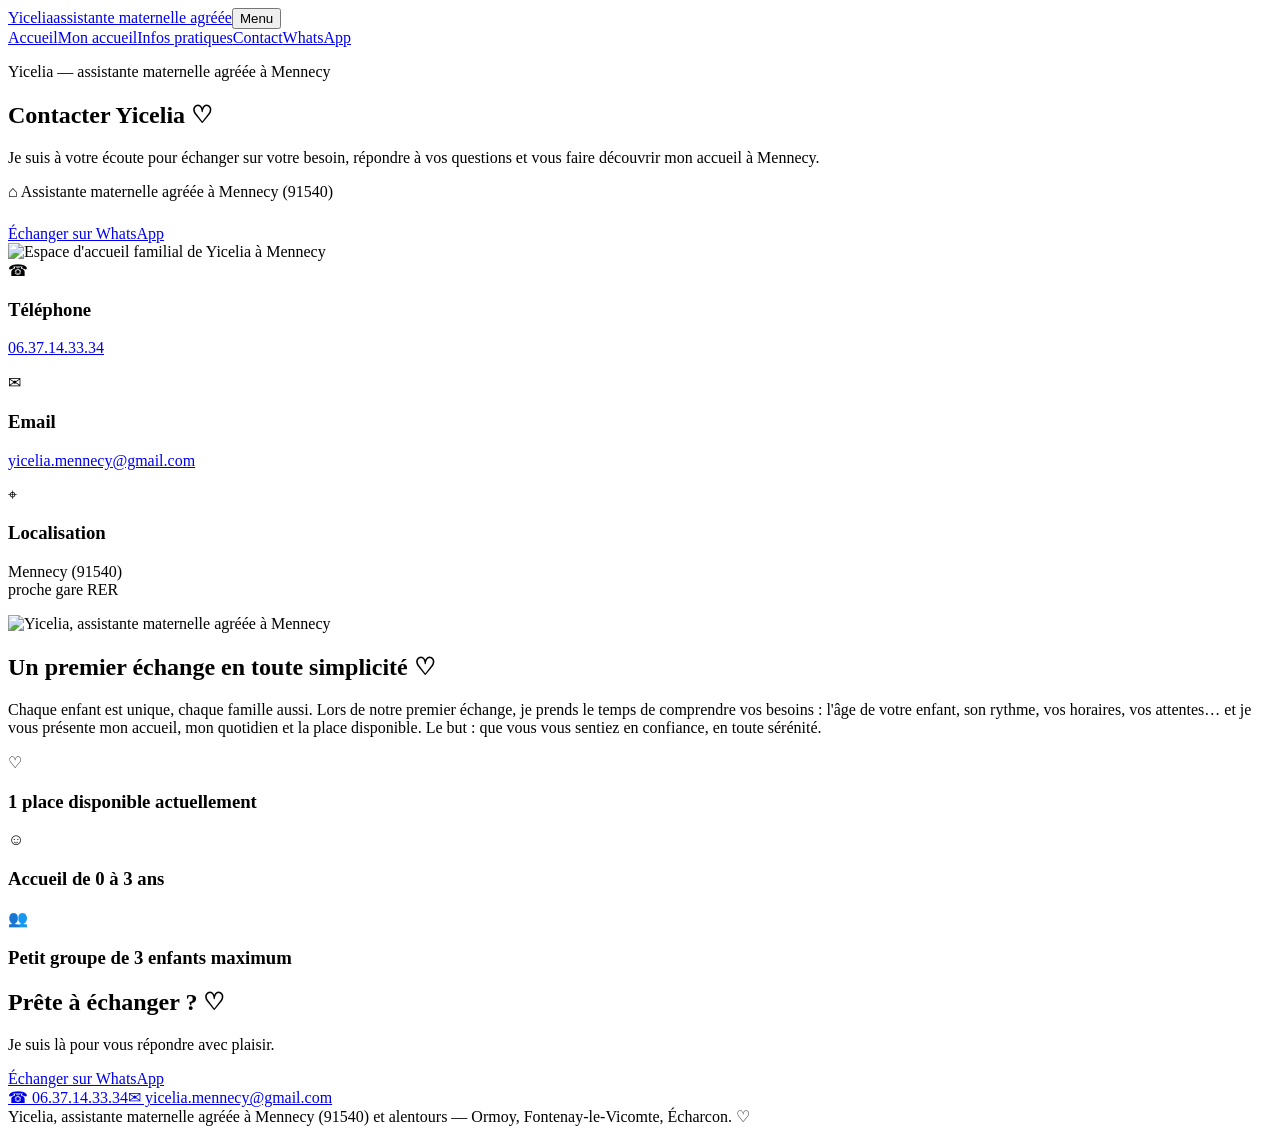
==== contact.html @ b715aa1e "Add files via upload" ====
<!doctype html>
<html lang="fr">
<head><meta charset="utf-8"><meta name="viewport" content="width=device-width, initial-scale=1"><title>Contact — Yicelia, assistante maternelle à Mennecy</title><meta name="description" content="Contactez Yicelia, assistante maternelle agréée à Mennecy. Échangez par WhatsApp, téléphone ou email."><link rel="preconnect" href="https://fonts.googleapis.com"><link rel="preconnect" href="https://fonts.gstatic.com" crossorigin><link href="https://fonts.googleapis.com/css2?family=Nunito:wght@400;600;700;800;900&family=Playfair+Display:wght@500;600;700&display=swap" rel="stylesheet"><link rel="stylesheet" href="assets/css/style.css"></head>
<body><header class="site-header"><div class="container header-inner"><a class="brand" href="index.html"><span class="logo-mark"></span><span><span class="brand-name">Yicelia</span><span class="brand-sub">assistante maternelle agréée</span></span></a><button class="nav-toggle" aria-expanded="false" aria-label="Ouvrir le menu">Menu</button><nav class="site-nav"><a href="index.html">Accueil</a><a href="mon-accueil.html">Mon accueil</a><a href="infos-pratiques.html">Infos pratiques</a><a class="active" href="contact.html">Contact</a><a class="btn btn-primary" href="https://wa.me/33637144334">WhatsApp</a></nav></div></header>
<main>
<section class="hero page-hero"><div class="container hero-grid"><div class="hero-content"><p class="kicker">Yicelia — assistante maternelle agréée à Mennecy</p><h1>Contacter Yicelia <span class="heart">♡</span></h1><p class="hero-text">Je suis à votre écoute pour échanger sur votre besoin, répondre à vos questions et vous faire découvrir mon accueil à Mennecy.</p><span class="badge">⌂ Assistante maternelle agréée à Mennecy (91540)</span><div class="hero-actions" style="margin-top:24px"><a class="btn btn-primary" href="https://wa.me/33637144334">Échanger sur WhatsApp</a></div></div><div class="hero-image"><img src="assets/images/hero-accueil.webp" alt="Espace d'accueil familial de Yicelia à Mennecy"></div></div></section>
<section class="section"><div class="container cards-3 contact-cards"><article class="card"><div class="icon">☎</div><h3>Téléphone</h3><p><a href="tel:+33637144334">06.37.14.33.34</a></p></article><article class="card"><div class="icon">✉</div><h3>Email</h3><p><a href="mailto:yicelia.mennecy@gmail.com">yicelia.mennecy@gmail.com</a></p></article><article class="card"><div class="icon">⌖</div><h3>Localisation</h3><p><span class="accent">Mennecy (91540)</span><br>proche gare RER</p></article></div></section>
<section class="section" style="padding-top:0"><div class="container about-card"><div class="portrait"><img src="assets/images/yicelia-portrait.webp" alt="Yicelia, assistante maternelle agréée à Mennecy"></div><div><h2>Un premier échange en toute simplicité <span class="heart">♡</span></h2><p>Chaque enfant est unique, chaque famille aussi. Lors de notre premier échange, je prends le temps de comprendre vos besoins : l'âge de votre enfant, son rythme, vos horaires, vos attentes… et je vous présente mon accueil, mon quotidien et la place disponible. Le but : que vous vous sentiez en confiance, en toute sérénité.</p></div></div></section>
<section class="section section-soft"><div class="container cards-3"><article class="card"><div class="icon">♡</div><h3>1 place disponible actuellement</h3></article><article class="card"><div class="icon">☺</div><h3>Accueil de 0 à 3 ans</h3></article><article class="card"><div class="icon">👥</div><h3>Petit groupe de 3 enfants maximum</h3></article></div></section>
<section class="section"><div class="container cta-panel"><div><h2>Prête à échanger ? <span class="heart">♡</span></h2><p>Je suis là pour vous répondre avec plaisir.</p></div><div><a class="btn btn-primary" href="https://wa.me/33637144334">Échanger sur WhatsApp</a></div><div class="contact-list"><a href="tel:+33637144334">☎ 06.37.14.33.34</a><a href="mailto:yicelia.mennecy@gmail.com">✉ yicelia.mennecy@gmail.com</a></div></div></section>
</main><footer class="site-footer"><div class="container">Yicelia, assistante maternelle agréée à Mennecy (91540) et alentours — Ormoy, Fontenay-le-Vicomte, Écharcon. <span class="heart">♡</span></div></footer><script src="assets/js/main.js"></script></body></html>
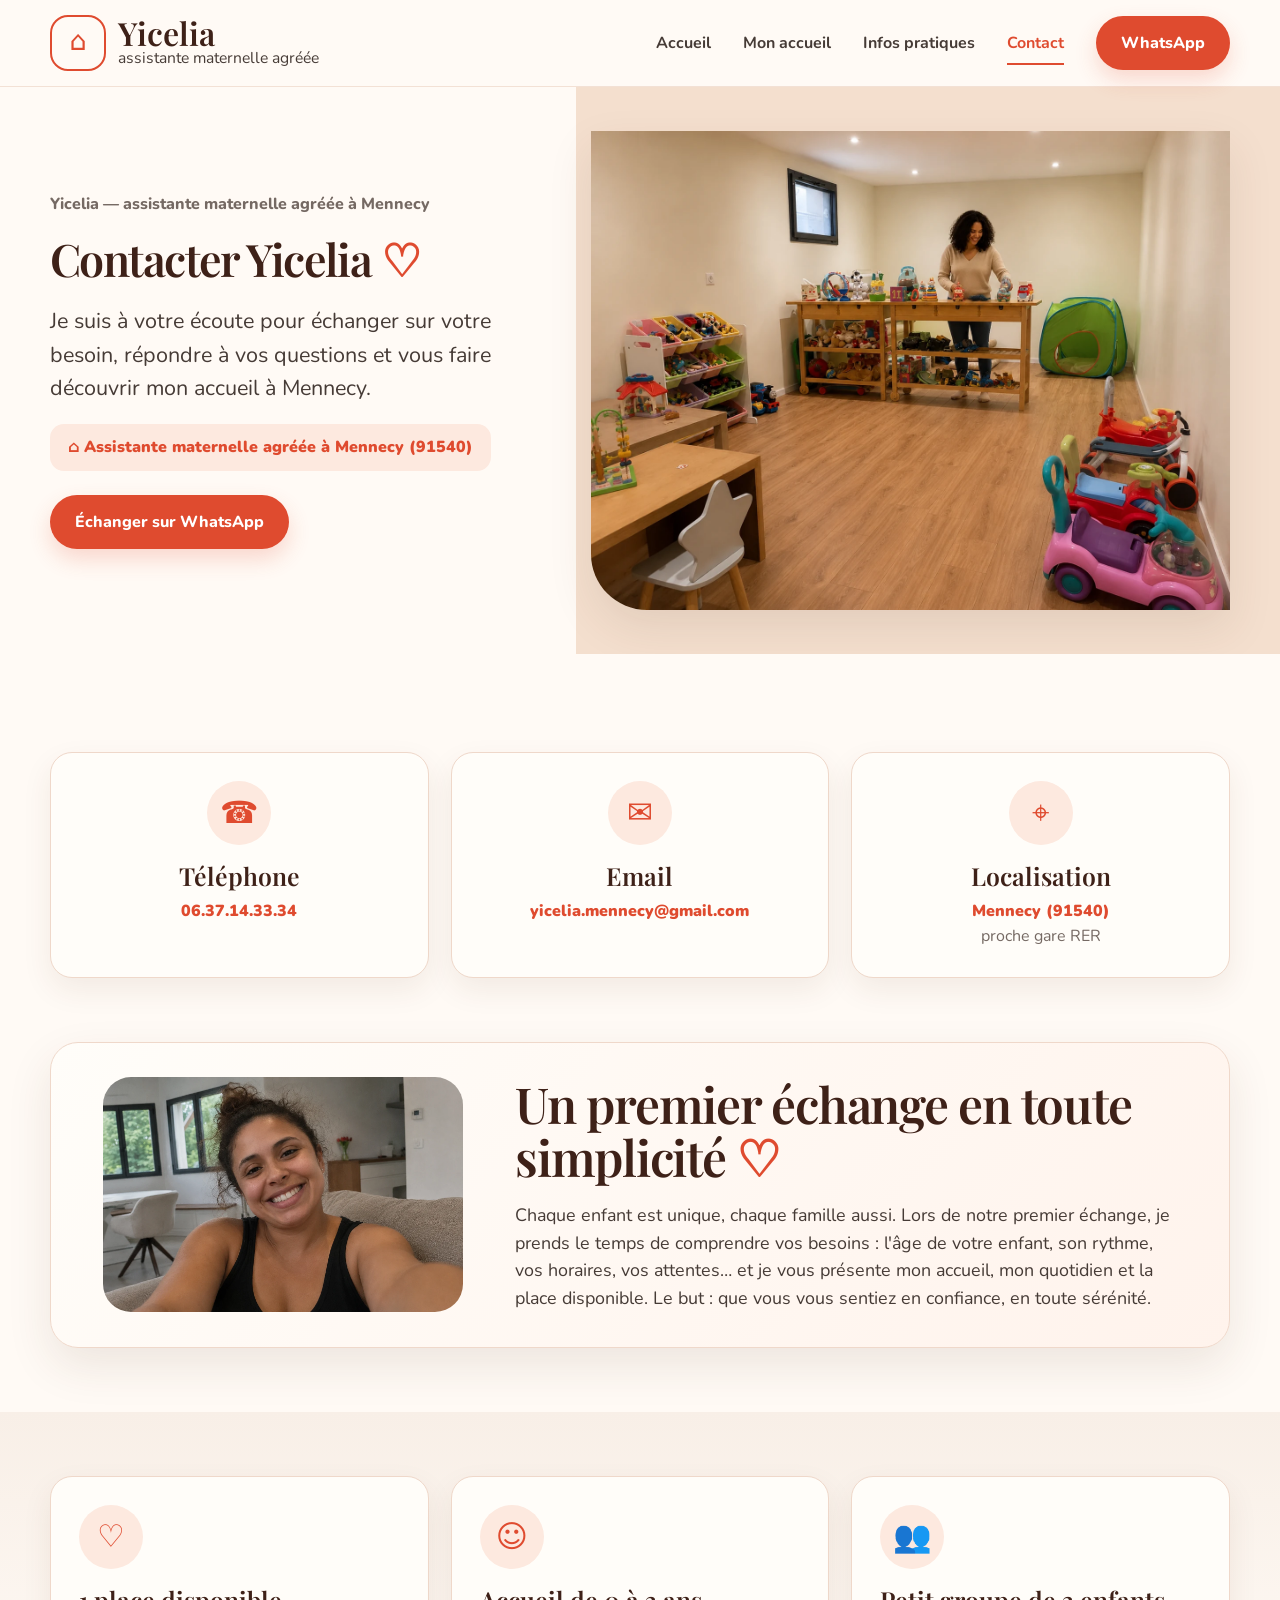
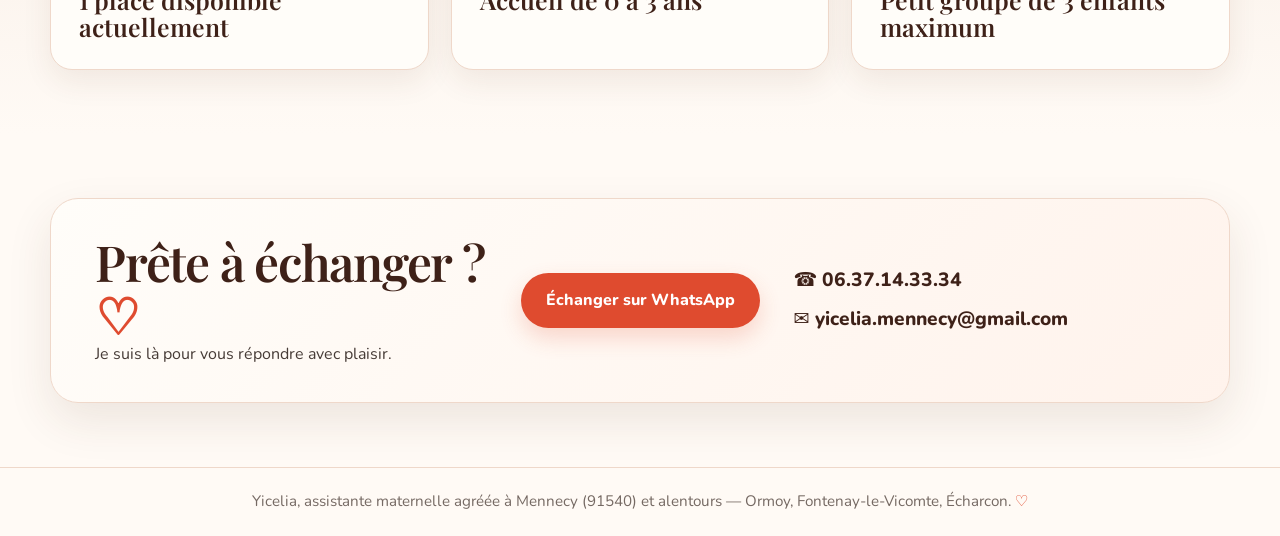
==== commit 6c03bc3c: "Add files via upload" ====
--- a/contact.html
+++ b/contact.html
@@ -1,11 +1,60 @@
 <!doctype html>
 <html lang="fr">
-<head><meta charset="utf-8"><meta name="viewport" content="width=device-width, initial-scale=1"><title>Contact — Yicelia, assistante maternelle à Mennecy</title><meta name="description" content="Contactez Yicelia, assistante maternelle agréée à Mennecy. Échangez par WhatsApp, téléphone ou email."><link rel="preconnect" href="https://fonts.googleapis.com"><link rel="preconnect" href="https://fonts.gstatic.com" crossorigin><link href="https://fonts.googleapis.com/css2?family=Nunito:wght@400;600;700;800;900&family=Playfair+Display:wght@500;600;700&display=swap" rel="stylesheet"><link rel="stylesheet" href="assets/css/style.css"></head>
-<body><header class="site-header"><div class="container header-inner"><a class="brand" href="index.html"><span class="logo-mark"></span><span><span class="brand-name">Yicelia</span><span class="brand-sub">assistante maternelle agréée</span></span></a><button class="nav-toggle" aria-expanded="false" aria-label="Ouvrir le menu">Menu</button><nav class="site-nav"><a href="index.html">Accueil</a><a href="mon-accueil.html">Mon accueil</a><a href="infos-pratiques.html">Infos pratiques</a><a class="active" href="contact.html">Contact</a><a class="btn btn-primary" href="https://wa.me/33637144334">WhatsApp</a></nav></div></header>
+<head><meta charset="utf-8"><meta name="viewport" content="width=device-width, initial-scale=1"><title>Contact — Yicelia, assistante maternelle à Mennecy</title><meta name="description" content="Contactez Yicelia, assistante maternelle agréée à Mennecy. Échangez par WhatsApp, téléphone ou email."><link rel="preconnect" href="https://fonts.googleapis.com"><link rel="preconnect" href="https://fonts.gstatic.com" crossorigin><link href="https://fonts.googleapis.com/css2?family=Nunito:wght@400;600;700;800;900&family=Playfair+Display:wght@500;600;700&display=swap" rel="stylesheet">  <link rel="canonical" href="https://yicelia-assistante-maternelle.fr/contact">
+  <link rel="icon" href="assets/images/favicon.svg" type="image/svg+xml">
+  <meta property="og:type" content="website">
+  <meta property="og:title" content="Contact — Yicelia, assistante maternelle à Mennecy">
+  <meta property="og:description" content="Contactez Yicelia, assistante maternelle agréée à Mennecy. Échangez par WhatsApp, téléphone ou email.">
+  <meta property="og:image" content="https://yicelia-assistante-maternelle.fr/assets/images/yicelia-portrait.webp">
+  <meta property="og:url" content="https://yicelia-assistante-maternelle.fr/contact">
+  <meta name="twitter:card" content="summary_large_image">
+  <link rel="stylesheet" href="assets/css/style.css">  <script type="application/ld+json">
+{
+  "@context": "https://schema.org",
+  "@type": "ChildCare",
+  "name": "Yicelia - Assistante maternelle agréée",
+  "url": "https://yicelia-assistante-maternelle.fr/",
+  "description": "Assistante maternelle agréée à Mennecy, accueil familial en petit groupe de 3 enfants maximum.",
+  "telephone": "+33637144334",
+  "email": "yicelia.mennecy@gmail.com",
+  "address": {
+    "@type": "PostalAddress",
+    "addressLocality": "Mennecy",
+    "postalCode": "91540",
+    "addressCountry": "FR"
+  },
+  "areaServed": [
+    "Mennecy",
+    "Ormoy",
+    "Fontenay-le-Vicomte",
+    "Écharcon"
+  ],
+  "openingHours": "Mo-Fr 07:30-18:30",
+  "openingHoursSpecification": [
+    {
+      "@type": "OpeningHoursSpecification",
+      "dayOfWeek": [
+        "Monday",
+        "Tuesday",
+        "Wednesday",
+        "Thursday",
+        "Friday"
+      ],
+      "opens": "07:30",
+      "closes": "18:30"
+    }
+  ],
+  "priceRange": "€€"
+}
+</script>
+</head>
+<body><header class="site-header"><div class="container header-inner"><a class="brand" href="index.html"><span class="logo-mark"></span><span><span class="brand-name">Yicelia</span><span class="brand-sub">assistante maternelle agréée</span></span></a><button class="nav-toggle" aria-expanded="false" aria-label="Ouvrir le menu">Menu</button><nav class="site-nav"><a href="index.html">Accueil</a><a href="mon-accueil.html">Mon accueil</a><a href="infos-pratiques.html">Infos pratiques</a><a class="active" href="contact.html">Contact</a><a class="btn btn-primary" href="https://wa.me/33637144334" aria-label="Échanger avec Yicelia sur WhatsApp">WhatsApp</a></nav></div></header>
 <main>
-<section class="hero page-hero"><div class="container hero-grid"><div class="hero-content"><p class="kicker">Yicelia — assistante maternelle agréée à Mennecy</p><h1>Contacter Yicelia <span class="heart">♡</span></h1><p class="hero-text">Je suis à votre écoute pour échanger sur votre besoin, répondre à vos questions et vous faire découvrir mon accueil à Mennecy.</p><span class="badge">⌂ Assistante maternelle agréée à Mennecy (91540)</span><div class="hero-actions" style="margin-top:24px"><a class="btn btn-primary" href="https://wa.me/33637144334">Échanger sur WhatsApp</a></div></div><div class="hero-image"><img src="assets/images/hero-accueil.webp" alt="Espace d'accueil familial de Yicelia à Mennecy"></div></div></section>
+<section class="hero page-hero"><div class="container hero-grid"><div class="hero-content"><p class="kicker">Yicelia — assistante maternelle agréée à Mennecy</p><h1>Contacter Yicelia <span class="heart">♡</span></h1><p class="hero-text">Je suis à votre écoute pour échanger sur votre besoin, répondre à vos questions et vous faire découvrir mon accueil à Mennecy.</p><span class="badge">⌂ Assistante maternelle agréée à Mennecy (91540)</span><div class="hero-actions" style="margin-top:24px"><a class="btn btn-primary" href="https://wa.me/33637144334" aria-label="Échanger avec Yicelia sur WhatsApp">Échanger sur WhatsApp</a></div></div><div class="hero-image"><img src="assets/images/hero-accueil.webp" alt="Espace d'accueil familial de Yicelia à Mennecy" width="1448" height="1086"></div></div></section>
 <section class="section"><div class="container cards-3 contact-cards"><article class="card"><div class="icon">☎</div><h3>Téléphone</h3><p><a href="tel:+33637144334">06.37.14.33.34</a></p></article><article class="card"><div class="icon">✉</div><h3>Email</h3><p><a href="mailto:yicelia.mennecy@gmail.com">yicelia.mennecy@gmail.com</a></p></article><article class="card"><div class="icon">⌖</div><h3>Localisation</h3><p><span class="accent">Mennecy (91540)</span><br>proche gare RER</p></article></div></section>
-<section class="section" style="padding-top:0"><div class="container about-card"><div class="portrait"><img src="assets/images/yicelia-portrait.webp" alt="Yicelia, assistante maternelle agréée à Mennecy"></div><div><h2>Un premier échange en toute simplicité <span class="heart">♡</span></h2><p>Chaque enfant est unique, chaque famille aussi. Lors de notre premier échange, je prends le temps de comprendre vos besoins : l'âge de votre enfant, son rythme, vos horaires, vos attentes… et je vous présente mon accueil, mon quotidien et la place disponible. Le but : que vous vous sentiez en confiance, en toute sérénité.</p></div></div></section>
+<section class="section" style="padding-top:0"><div class="container about-card"><div class="portrait"><img src="assets/images/yicelia-portrait.webp" alt="Yicelia, assistante maternelle agréée à Mennecy" width="1400" height="933"></div><div><h2>Un premier échange en toute simplicité <span class="heart">♡</span></h2><p>Chaque enfant est unique, chaque famille aussi. Lors de notre premier échange, je prends le temps de comprendre vos besoins : l'âge de votre enfant, son rythme, vos horaires, vos attentes… et je vous présente mon accueil, mon quotidien et la place disponible. Le but : que vous vous sentiez en confiance, en toute sérénité.</p></div></div></section>
 <section class="section section-soft"><div class="container cards-3"><article class="card"><div class="icon">♡</div><h3>1 place disponible actuellement</h3></article><article class="card"><div class="icon">☺</div><h3>Accueil de 0 à 3 ans</h3></article><article class="card"><div class="icon">👥</div><h3>Petit groupe de 3 enfants maximum</h3></article></div></section>
-<section class="section"><div class="container cta-panel"><div><h2>Prête à échanger ? <span class="heart">♡</span></h2><p>Je suis là pour vous répondre avec plaisir.</p></div><div><a class="btn btn-primary" href="https://wa.me/33637144334">Échanger sur WhatsApp</a></div><div class="contact-list"><a href="tel:+33637144334">☎ 06.37.14.33.34</a><a href="mailto:yicelia.mennecy@gmail.com">✉ yicelia.mennecy@gmail.com</a></div></div></section>
-</main><footer class="site-footer"><div class="container">Yicelia, assistante maternelle agréée à Mennecy (91540) et alentours — Ormoy, Fontenay-le-Vicomte, Écharcon. <span class="heart">♡</span></div></footer><script src="assets/js/main.js"></script></body></html>
+<section class="section"><div class="container cta-panel"><div><h2>Prête à échanger ? <span class="heart">♡</span></h2><p>Je suis là pour vous répondre avec plaisir.</p></div><div><a class="btn btn-primary" href="https://wa.me/33637144334" aria-label="Échanger avec Yicelia sur WhatsApp">Échanger sur WhatsApp</a></div><div class="contact-list"><a href="tel:+33637144334">☎ 06.37.14.33.34</a><a href="mailto:yicelia.mennecy@gmail.com">✉ yicelia.mennecy@gmail.com</a></div></div></section>
+</main><footer class="site-footer"><div class="container">Yicelia, assistante maternelle agréée à Mennecy (91540) et alentours — Ormoy, Fontenay-le-Vicomte, Écharcon. <span class="heart">♡</span></div></footer><script src="assets/js/main.js"></script>
+<a class="floating-whatsapp" href="https://wa.me/33637144334" aria-label="Échanger avec Yicelia sur WhatsApp">WhatsApp</a>
+</body></html>
--- a/assets/css/style.css
+++ b/assets/css/style.css
@@ -0,0 +1,434 @@
+:root {
+  --cream: #fffaf5;
+  --cream-2: #f8efe7;
+  --card: #fffdf9;
+  --terracotta: #df4b2f;
+  --terracotta-dark: #b83a25;
+  --peach: #fde9df;
+  --brown: #3e2118;
+  --text: #463b36;
+  --muted: #756963;
+  --line: #efd8ca;
+  --shadow: 0 18px 45px rgba(83, 45, 28, .10);
+  --radius: 28px;
+  --max: 1180px;
+}
+
+* { box-sizing: border-box; }
+html { scroll-behavior: smooth; }
+body {
+  margin: 0;
+  font-family: 'Nunito', system-ui, -apple-system, BlinkMacSystemFont, 'Segoe UI', sans-serif;
+  background: var(--cream);
+  color: var(--text);
+  line-height: 1.55;
+}
+img { max-width: 100%; display: block; }
+a { color: inherit; text-decoration: none; }
+.container { width: min(var(--max), calc(100% - 32px)); margin: 0 auto; }
+
+h1, h2, h3, .brand-name {
+  font-family: 'Playfair Display', Georgia, serif;
+  color: var(--brown);
+  line-height: 1.08;
+  font-weight: 600;
+  margin: 0;
+}
+h1 { font-size: clamp(2.7rem, 5.2vw, 4.55rem); letter-spacing: -.035em; text-wrap: balance; overflow-wrap: normal; }
+h2 { font-size: clamp(2rem, 4vw, 3.1rem); letter-spacing: -.025em; }
+h3 { font-size: clamp(1.25rem, 2vw, 1.55rem); }
+p { margin: 0; }
+.heart { color: var(--terracotta); font-family: inherit; }
+
+.site-header {
+  position: sticky;
+  top: 0;
+  z-index: 50;
+  background: rgba(255, 250, 245, .94);
+  backdrop-filter: blur(14px);
+  border-bottom: 1px solid rgba(239, 216, 202, .75);
+}
+.header-inner {
+  min-height: 86px;
+  display: flex;
+  align-items: center;
+  justify-content: space-between;
+  gap: 24px;
+}
+.brand { display: flex; align-items: center; gap: 12px; min-width: 220px; }
+.logo-mark {
+  width: 56px; height: 56px;
+  display: grid; place-items: center;
+  border: 2px solid var(--terracotta);
+  border-radius: 18px;
+  color: var(--terracotta);
+  font-size: 27px;
+  position: relative;
+}
+.logo-mark::before { content: '⌂'; transform: translateY(-1px); }
+.brand-name { font-size: 2rem; display: block; }
+.brand-sub { display: block; font-size: .98rem; margin-top: -4px; color: var(--text); white-space: nowrap; }
+.site-nav { display: flex; align-items: center; gap: 32px; font-weight: 700; }
+.site-nav a:not(.btn) { position: relative; padding: 10px 0; }
+.site-nav a.active, .site-nav a:hover { color: var(--terracotta); }
+.site-nav a.active::after {
+  content: '';
+  position: absolute;
+  height: 2px;
+  background: var(--terracotta);
+  left: 0; right: 0; bottom: 0;
+}
+.nav-toggle {
+  display: none;
+  border: 1px solid var(--line);
+  background: var(--card);
+  border-radius: 14px;
+  padding: 10px 12px;
+  color: var(--brown);
+  font-weight: 800;
+}
+
+.btn {
+  display: inline-flex;
+  align-items: center;
+  justify-content: center;
+  gap: 10px;
+  border-radius: 999px;
+  padding: 14px 24px;
+  font-weight: 800;
+  border: 1.5px solid transparent;
+  min-height: 50px;
+  transition: .2s ease;
+}
+.btn-primary { background: var(--terracotta); color: white; box-shadow: 0 10px 22px rgba(223, 75, 47, .20); }
+.btn-primary:hover { background: var(--terracotta-dark); transform: translateY(-1px); }
+.btn-outline { background: rgba(255,255,255,.7); border-color: var(--terracotta); color: var(--brown); }
+.btn-outline:hover { background: var(--peach); }
+.badge {
+  display: inline-flex;
+  align-items: center;
+  gap: 9px;
+  padding: 11px 18px;
+  border-radius: 14px;
+  background: var(--peach);
+  color: var(--terracotta);
+  font-weight: 900;
+}
+.kicker { font-weight: 800; color: var(--muted); margin-bottom: 18px; }
+.hero {
+  overflow: hidden;
+  background: linear-gradient(90deg, var(--cream) 0%, var(--cream) 45%, #f4dfce 45%, #f4dfce 100%);
+}
+.hero-grid {
+  display: grid;
+  grid-template-columns: 1fr 1.08fr;
+  gap: 32px;
+  align-items: center;
+  min-height: 610px;
+  padding: 44px 0;
+  min-width: 0;
+}
+.hero-content { max-width: 560px; min-width: 0; }
+.hero-text { margin: 22px 0 18px; font-size: clamp(1.05rem, 2vw, 1.35rem); max-width: 610px; }
+.hero-meta { display: flex; flex-wrap: wrap; gap: 14px 22px; margin: 18px 0 24px; font-weight: 700; color: var(--muted); }
+.hero-actions { display: flex; flex-wrap: wrap; gap: 16px; }
+.hero-image, .page-image {
+  min-height: 475px;
+  border-radius: 0 0 0 56px;
+  overflow: hidden;
+  box-shadow: var(--shadow);
+}
+.hero-image img, .page-image img, .photo img, .portrait img { width: 100%; height: 100%; object-fit: cover; }
+
+.section { padding: 64px 0; }
+.section-soft { background: linear-gradient(180deg, var(--cream-2), var(--cream)); }
+.center { text-align: center; }
+.section-intro { max-width: 710px; margin: 14px auto 0; font-size: 1.12rem; color: var(--muted); }
+
+.about-card, .cta-panel, .soft-panel {
+  background: linear-gradient(135deg, #fffdf9, #fff3ec);
+  border: 1px solid var(--line);
+  border-radius: var(--radius);
+  box-shadow: var(--shadow);
+}
+.about-card {
+  display: grid;
+  grid-template-columns: 360px 1fr;
+  gap: 52px;
+  align-items: center;
+  padding: 34px 52px;
+}
+.portrait { height: 235px; border-radius: 28px; overflow: hidden; background: var(--cream-2); }
+.about-card p { margin-top: 18px; font-size: 1.12rem; }
+
+.cards-3, .cards-4, .cards-5 {
+  display: grid;
+  gap: 22px;
+}
+.cards-3 { grid-template-columns: repeat(3, 1fr); }
+.cards-4 { grid-template-columns: repeat(4, 1fr); }
+.cards-5 { grid-template-columns: repeat(5, 1fr); }
+.card {
+  background: var(--card);
+  border: 1px solid var(--line);
+  border-radius: 22px;
+  padding: 28px;
+  box-shadow: 0 12px 30px rgba(83, 45, 28, .08);
+}
+.icon {
+  width: 64px; height: 64px;
+  display: grid; place-items: center;
+  border-radius: 50%;
+  background: var(--peach);
+  color: var(--terracotta);
+  font-size: 31px;
+  margin-bottom: 18px;
+}
+.card p { margin-top: 9px; color: var(--muted); }
+
+.house-grid {
+  display: grid;
+  grid-template-columns: 300px 1fr;
+  align-items: center;
+  gap: 28px;
+}
+.gallery-3 { display: grid; grid-template-columns: repeat(3, 1fr); gap: 16px; }
+.photo { border-radius: 18px; overflow: hidden; height: 220px; background: var(--cream-2); box-shadow: var(--shadow); }
+.text-box p { margin: 16px 0 22px; color: var(--muted); }
+.quick-strip {
+  display: grid;
+  grid-template-columns: repeat(5, 1fr);
+  gap: 0;
+  background: var(--card);
+  border: 1px solid var(--line);
+  border-radius: 22px;
+  overflow: hidden;
+  box-shadow: 0 12px 28px rgba(83, 45, 28, .06);
+}
+.quick-item { padding: 22px; border-right: 1px solid var(--line); display: flex; gap: 14px; align-items: flex-start; }
+.quick-item:last-child { border-right: 0; }
+.quick-icon { color: var(--terracotta); font-size: 30px; line-height: 1; }
+.quick-item strong { display: block; color: var(--brown); }
+.quick-item span { color: var(--muted); font-size: .95rem; }
+
+.cta-panel {
+  padding: 36px 44px;
+  display: grid;
+  grid-template-columns: 1fr auto 1fr;
+  gap: 34px;
+  align-items: center;
+}
+.contact-list { display: grid; gap: 10px; font-size: 1.2rem; font-weight: 800; }
+.contact-list a { color: var(--brown); }
+.decor-img { min-height: 150px; border-radius: 22px; background: linear-gradient(135deg, #fff6ef, #f3dfd0); display:flex; align-items:center; justify-content:center; color: var(--terracotta); font-size: 4rem; }
+
+.page-hero .hero-grid { min-height: 500px; }
+.page-hero h1 { max-width: 620px; }
+.soft-panel { padding: 34px; }
+.adaptation { display: grid; grid-template-columns: 320px 1fr; gap: 34px; align-items: center; }
+.timeline { position: relative; margin-top: 30px; }
+.timeline::before { content: ''; position: absolute; top: 40px; left: 5%; right: 5%; height: 2px; background: var(--terracotta); opacity: .6; }
+.timeline .card { position: relative; text-align: center; padding-top: 34px; }
+.timeline .card::before { content: ''; position: absolute; top: -18px; left: 50%; width: 14px; height: 14px; border-radius: 50%; background: var(--card); border: 4px solid var(--terracotta); transform: translateX(-50%); }
+.timeline .icon { margin: 0 auto 16px; }
+.info-grid { margin-top: 34px; }
+.info-grid .card { min-height: 230px; }
+.essential { margin-top: 34px; }
+.contact-cards { margin-top: 34px; }
+.contact-cards .card { text-align: center; }
+.contact-cards .icon { margin: 0 auto 18px; }
+.contact-cards a, .accent { color: var(--terracotta); font-weight: 900; }
+.closing-band { padding: 34px 48px; display: grid; grid-template-columns: 1.2fr 1fr; gap: 30px; align-items: center; }
+.site-footer { border-top: 1px solid var(--line); padding: 22px 0; color: var(--muted); font-size: .95rem; text-align: center; }
+
+@media (max-width: 1180px) {
+  h1 { font-size: clamp(2.55rem, 5vw, 4rem); }
+  .hero-grid { grid-template-columns: .95fr 1.05fr; gap: 28px; }
+  .hero-content { max-width: 520px; }
+}
+
+@media (max-width: 980px) {
+  .nav-toggle { display: inline-flex; }
+  .site-nav {
+    position: absolute;
+    top: 86px; left: 16px; right: 16px;
+    background: var(--card);
+    border: 1px solid var(--line);
+    border-radius: 24px;
+    padding: 18px;
+    flex-direction: column;
+    align-items: stretch;
+    gap: 8px;
+    box-shadow: var(--shadow);
+    display: none;
+  }
+  .site-nav.is-open { display: flex; }
+  .site-nav .btn { width: 100%; }
+  .hero { background: var(--cream); }
+  .hero-grid, .about-card, .house-grid, .adaptation, .cta-panel, .closing-band { grid-template-columns: 1fr; }
+  .hero-grid { padding-top: 28px; min-height: auto; }
+  .hero-image, .page-image { min-height: 330px; border-radius: 28px; }
+  .cards-3, .cards-4, .cards-5, .quick-strip { grid-template-columns: 1fr; }
+  .quick-item { border-right: 0; border-bottom: 1px solid var(--line); }
+  .quick-item:last-child { border-bottom: 0; }
+  .gallery-3 { grid-template-columns: 1fr; }
+  .photo { height: 260px; }
+  .timeline::before { display: none; }
+  .timeline .card::before { display: none; }
+}
+
+@media (max-width: 600px) {
+  .container { width: min(100% - 22px, var(--max)); }
+  .header-inner { min-height: 74px; }
+  .brand { min-width: 0; gap: 9px; }
+  .logo-mark { width: 44px; height: 44px; border-radius: 14px; font-size: 22px; }
+  .brand-name { font-size: 1.55rem; }
+  .brand-sub { font-size: .78rem; }
+  .site-nav { top: 74px; }
+  h1 { font-size: clamp(2.35rem, 11vw, 3.45rem); letter-spacing: -.035em; }
+  h2 { font-size: 2.15rem; }
+  .section { padding: 46px 0; }
+  .hero-actions, .hero-meta { flex-direction: column; align-items: stretch; }
+  .btn { width: 100%; }
+  .about-card, .soft-panel, .cta-panel { padding: 24px; }
+  .portrait { height: 260px; }
+  .card { padding: 23px; }
+}
+
+
+/* Correctif v4 : titres hero plus stables sur desktop/tablette */
+.hero-content h1 {
+  font-size: clamp(2.75rem, 4.05vw, 3.85rem);
+  line-height: 1.08;
+  max-width: 100%;
+}
+.page-hero .hero-content h1 {
+  font-size: clamp(2.75rem, 3.85vw, 3.65rem);
+}
+.hero-grid {
+  grid-template-columns: minmax(0, .92fr) minmax(0, 1.08fr);
+}
+.hero-content, .hero-image, .page-image { min-width: 0; }
+.hero-title-heart { white-space: nowrap; }
+@media (max-width: 1180px) {
+  .hero-content h1, .page-hero .hero-content h1 { font-size: clamp(2.55rem, 4.2vw, 3.25rem); }
+  .hero-grid { grid-template-columns: minmax(0, .9fr) minmax(0, 1.1fr); }
+}
+@media (max-width: 980px) {
+  .hero-grid { grid-template-columns: 1fr; }
+  .hero-content h1, .page-hero .hero-content h1 { font-size: clamp(2.55rem, 8vw, 4rem); }
+}
+@media (max-width: 600px) {
+  .hero-content h1, .page-hero .hero-content h1 { font-size: clamp(2.25rem, 10.5vw, 3.25rem); }
+}
+
+
+/* Correctif v5 anti-débordement : titres hero contrôlés */
+.hero-content,
+.hero-image,
+.page-image { min-width: 0 !important; }
+
+.hero-grid {
+  grid-template-columns: minmax(0, 0.88fr) minmax(0, 1.12fr) !important;
+  gap: clamp(22px, 3vw, 44px) !important;
+}
+
+.hero-content h1,
+.page-hero .hero-content h1 {
+  font-size: clamp(2.8rem, 3.25vw, 3.65rem) !important;
+  line-height: 1.08 !important;
+  letter-spacing: -0.035em;
+  max-width: 100% !important;
+  overflow-wrap: normal;
+  word-break: normal;
+}
+
+.hero-title-heart { white-space: normal !important; }
+
+@media (max-width: 1180px) {
+  .hero-grid { grid-template-columns: minmax(0, 0.84fr) minmax(0, 1.16fr) !important; }
+  .hero-content h1,
+  .page-hero .hero-content h1 { font-size: clamp(2.55rem, 3.4vw, 3.15rem) !important; }
+}
+
+@media (max-width: 980px) {
+  .hero-grid { grid-template-columns: 1fr !important; }
+  .hero-content h1,
+  .page-hero .hero-content h1 { font-size: clamp(2.65rem, 8vw, 4rem) !important; }
+}
+
+@media (max-width: 600px) {
+  .hero-content h1,
+  .page-hero .hero-content h1 { font-size: clamp(2.25rem, 10.5vw, 3.1rem) !important; }
+}
+
+
+/* === Final fixes: quick strip, floating WhatsApp, image stability === */
+.quick-strip {
+  display: flex;
+  align-items: stretch;
+  gap: 0;
+  width: 100%;
+  overflow: hidden;
+}
+
+.quick-strip .quick-item,
+.quick-strip > * {
+  flex: 1 1 0;
+  min-width: 0;
+}
+
+.quick-strip .quick-item p,
+.quick-strip p {
+  overflow-wrap: anywhere;
+  word-break: normal;
+}
+
+.floating-whatsapp {
+  position: fixed;
+  right: 18px;
+  bottom: 18px;
+  z-index: 80;
+  display: none;
+  align-items: center;
+  justify-content: center;
+  min-height: 52px;
+  padding: 0 20px;
+  border-radius: 999px;
+  background: var(--terracotta);
+  color: #fff;
+  font-weight: 900;
+  text-decoration: none;
+  box-shadow: 0 18px 40px rgba(231, 72, 47, .26);
+}
+
+.floating-whatsapp:hover {
+  transform: translateY(-1px);
+  color: #fff;
+}
+
+img {
+  max-width: 100%;
+}
+
+@media (max-width: 760px) {
+  .quick-strip {
+    display: grid;
+    grid-template-columns: 1fr;
+    gap: 12px;
+    overflow: visible;
+  }
+
+  .quick-strip .quick-item,
+  .quick-strip > * {
+    width: 100%;
+  }
+
+  .floating-whatsapp {
+    display: inline-flex;
+  }
+
+  body {
+    padding-bottom: 72px;
+  }
+}
